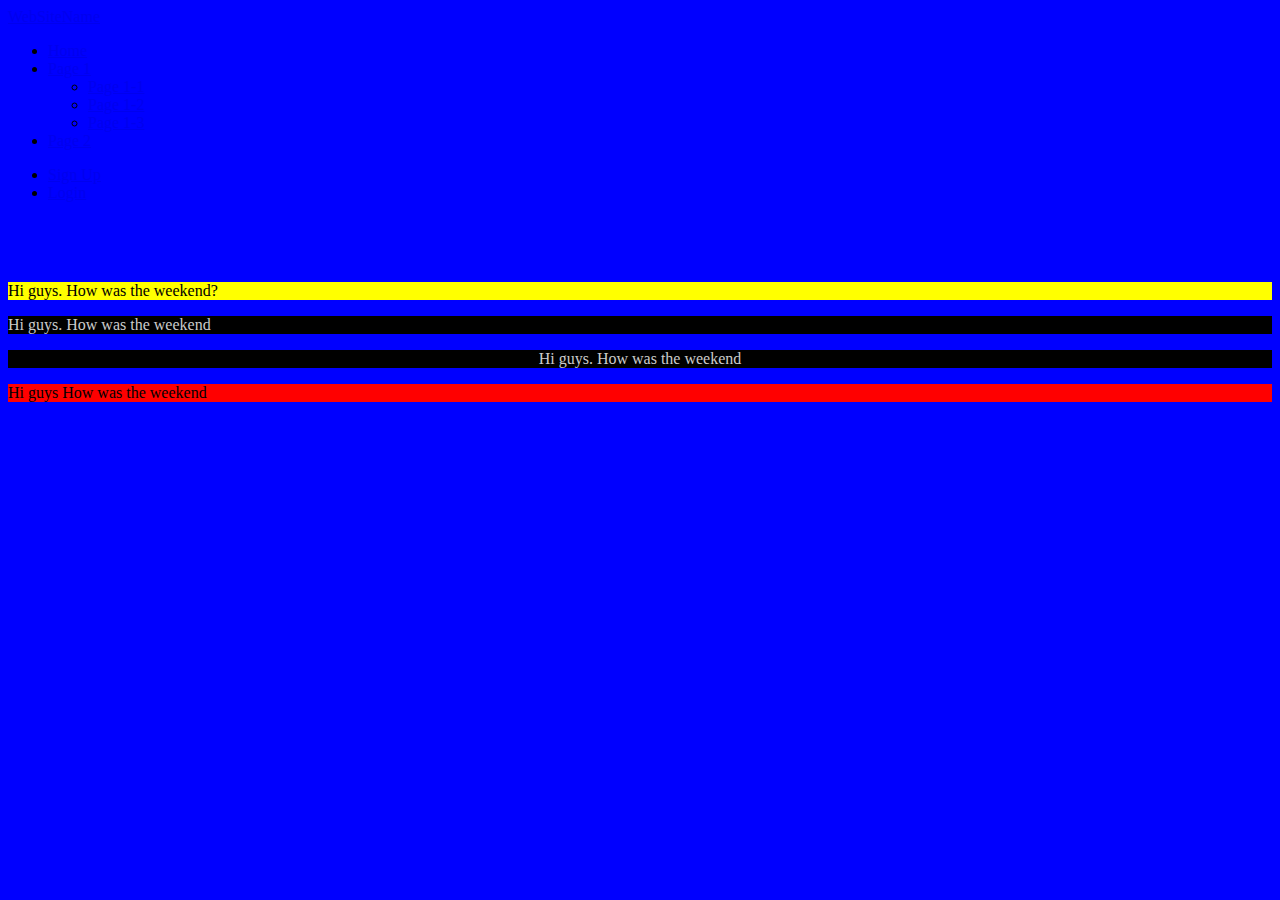
==== index.html @ a2c51031 "attempting push" ====
<!DOCTYPE html>
<html lang="en">
  <head>
    
    
    <meta charset="UTF-8" />
    <meta http-equiv="X-UA-Compatible" content="IE=edge" />
    <meta name="viewport" content="width=device-width, initial-scale=1.0" />
    <title>Document</title>
    <style>
        body{background-color: blue;}
      p {
        background-color: yellow;
      }
      .intro {
        color:blue;
        background-color: #e6e6e6;
      }
      #p2 {
        background-color: red;
        
      }
      .middle{text-align: center;}
      .dark{background-color:black;
    color:#cccccc;}
    .b1{background-color: ;}
    </style>
      
  </head>
  <body></body>
  <nav class="navbar navbar-inverse">
    <div class="container-fluid">
      <div class="navbar-header">
        <a class="navbar-brand" href="#">WebSiteName</a>
      </div>
      <ul class="nav navbar-nav">
        <li class="active"><a href="#">Home</a></li>
        <li class="dropdown"><a class="dropdown-toggle" data-toggle="dropdown" href="#">Page 1 <span class="caret"></span></a>
          <ul class="dropdown-menu">
            <li><a href="#">Page 1-1</a></li>
            <li><a href="#">Page 1-2</a></li>
            <li><a href="#">Page 1-3</a></li>
          </ul>
        </li>
        <li><a href="#">Page 2</a></li>
      </ul>
      <ul class="nav navbar-nav navbar-right">
        <li><a href="#"><span class="glyphicon glyphicon-user"></span> Sign Up</a></li>
        <li><a href="#"><span class="glyphicon glyphicon-log-in"></span> Login</a></li>
      </ul>
    </div>
  </nav>
  <h1 style="color:blue;">TYPES OF SELECTORS</h1>
    <p>Hi guys. How was the weekend?</p>
    <p class="intro dark ">Hi guys. How was the weekend</p>
    <p class="intro middle dark">Hi guys. How was the weekend</p>
    <p id="p2">Hi guys How was the weekend</p>
  </body>
</html>
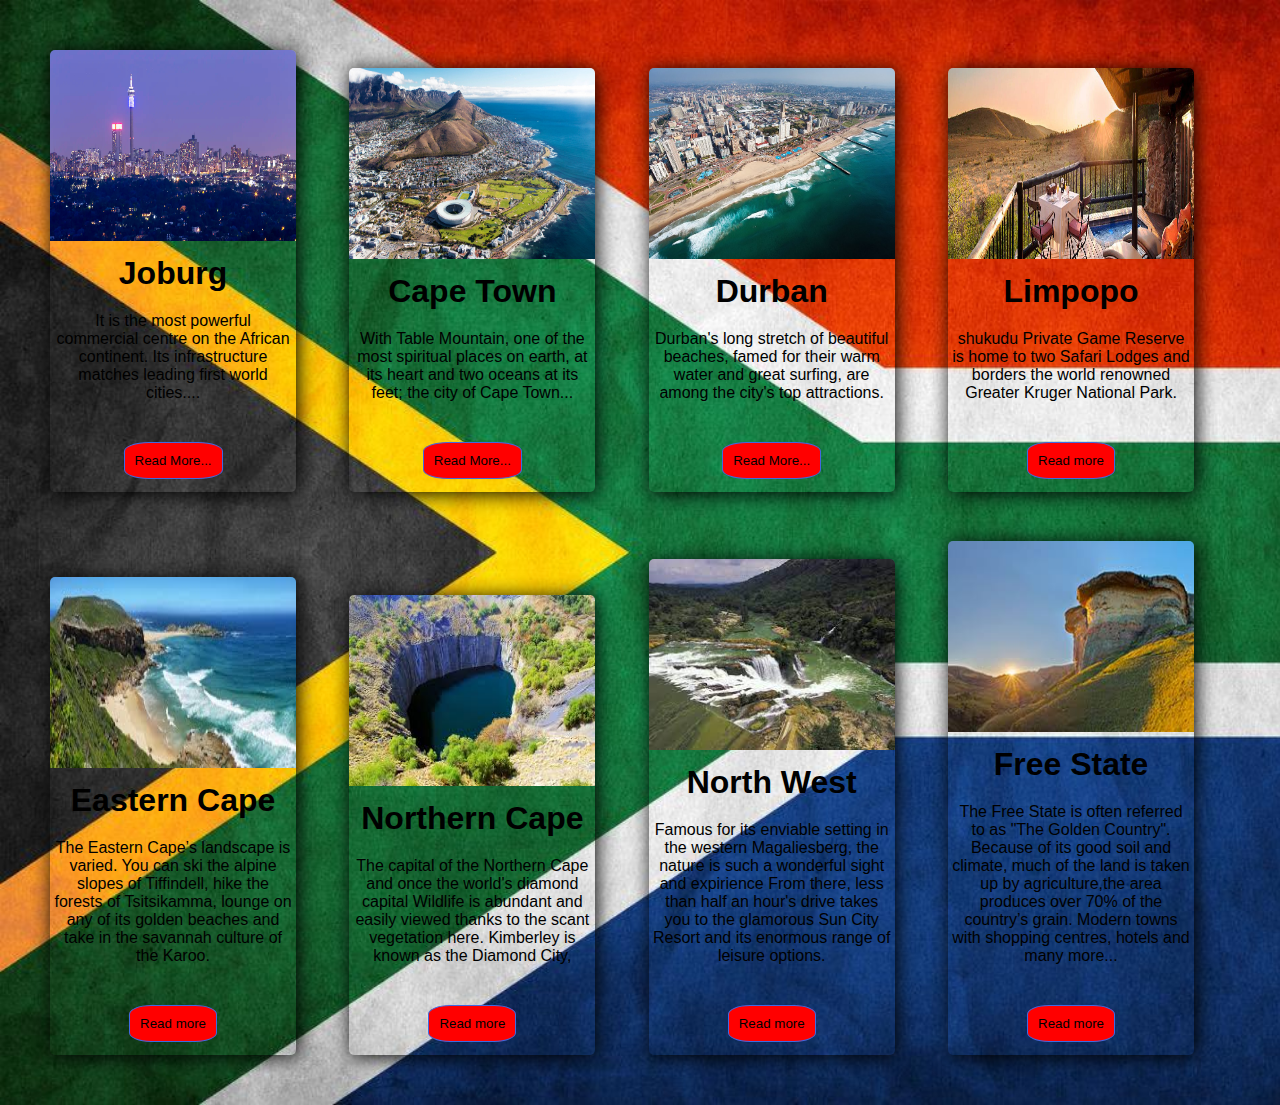
==== commit 3bddbb7f: "first commit" ====
--- a/index.html
+++ b/index.html
@@ -1,59 +1,150 @@
 <!DOCTYPE html>
-<html lang="en">
+<html>
   <head>
-    
-    
-    <meta charset="UTF-8" />
-    <meta http-equiv="X-UA-Compatible" content="IE=edge" />
-    <meta name="viewport" content="width=device-width, initial-scale=1.0" />
-    <title>Document</title>
-    <style>
-        body{background-color: blue;}
-      p {
-        background-color: yellow;
-      }
-      .intro {
-        color:blue;
-        background-color: #e6e6e6;
-      }
-      #p2 {
-        background-color: red;
-        
-      }
-      .middle{text-align: center;}
-      .dark{background-color:black;
-    color:#cccccc;}
-    .b1{background-color: ;}
-    </style>
+    <title>Cards</title>
+    <link rel="stylesheet" href="styles2.css"/>
+  </head>
+
+   <body>
+    <div class="main">
+      <!--cards -->
+
+      <div class="card">
+        <div class="image">
+          <img src="jorbug.jpeg" width="240px" height="191px"/>
+        </div>
+        <div class="title">
+          <h1>Joburg</h1>
+        </div>
+        <div class="des">
+          <p>
+            It is the most powerful commercial centre on the African continent.
+            Its infrastructure matches leading first world cities....</p>
+          <button>Read More...</button>
+        </div>
+      </div>
+      <!--cards -->
+
       
-  </head>
-  <body></body>
-  <nav class="navbar navbar-inverse">
-    <div class="container-fluid">
-      <div class="navbar-header">
-        <a class="navbar-brand" href="#">WebSiteName</a>
+
+      <div class="card">
+        <div class="image">
+          <img src="cape town.jpeg" width="240px" height="191px"/>
+        </div>
+        <div class="title">
+          <h1>Cape Town</h1>
+        </div>
+        <div class="des">
+          <p>With Table Mountain, one of the most spiritual places on earth, 
+            at its heart and two oceans at its feet; the city of Cape Town...
+
+
+            </p>
+          <button>Read More...</button>
+        </div>
       </div>
-      <ul class="nav navbar-nav">
-        <li class="active"><a href="#">Home</a></li>
-        <li class="dropdown"><a class="dropdown-toggle" data-toggle="dropdown" href="#">Page 1 <span class="caret"></span></a>
-          <ul class="dropdown-menu">
-            <li><a href="#">Page 1-1</a></li>
-            <li><a href="#">Page 1-2</a></li>
-            <li><a href="#">Page 1-3</a></li>
-          </ul>
-        </li>
-        <li><a href="#">Page 2</a></li>
-      </ul>
-      <ul class="nav navbar-nav navbar-right">
-        <li><a href="#"><span class="glyphicon glyphicon-user"></span> Sign Up</a></li>
-        <li><a href="#"><span class="glyphicon glyphicon-log-in"></span> Login</a></li>
-      </ul>
-    </div>
-  </nav>
-  <h1 style="color:blue;">TYPES OF SELECTORS</h1>
-    <p>Hi guys. How was the weekend?</p>
-    <p class="intro dark ">Hi guys. How was the weekend</p>
-    <p class="intro middle dark">Hi guys. How was the weekend</p>
-    <p id="p2">Hi guys How was the weekend</p>
+      <!--cards -->
+
+      <div class="card">
+        <div class="image">
+          <img src="durban.jpeg" width="240px" height="191px"/>
+        </div>
+        <div class="title">
+          <h1>Durban</h1>
+        </div>
+        <div class="des">
+          <p> Durban's long stretch of beautiful beaches, famed for their warm 
+            water and great surfing, are among the city's top attractions. </p>
+          <button>Read More...</button>
+        </div>
+      </div>
+     <!--cards-->
+       <div class="card">
+        <div class="image">
+        <img src="limpopo.jpg" width="240px" height="191px"/>
+        </div>
+        <div class="title">
+          <h1>Limpopo</h1> 
+        </div>
+        <div class="des">
+          <p>shukudu Private Game Reserve is home to two Safari Lodges and borders the world renowned Greater Kruger National Park. 
+            </p>
+          <button>Read more</button>
+        </div>
+      </div>
+      <!--cards -->
+
+<!--cards-->
+<div class="card">
+  <div class="image">
+  <img src="eastern cape.jpeg"width="240px" height="191px"/>
+  </div>
+  <div class="title">
+    <h1>Eastern Cape</h1> 
+  </div>
+  <div class="des">
+    <p>  The Eastern Cape’s landscape is varied.
+      You can ski the alpine slopes of Tiffindell, hike the forests of Tsitsikamma,
+      lounge on any of its golden beaches and take in the savannah culture of the Karoo. 
+</p> 
+    <button>Read more</button>
+  </div>
+</div>
+<!--cards -->
+
+<!--cards-->
+<div class="card">
+  <div class="image">
+  <img src="northen cape.jpeg" width="240px" height="191px"/>
+  </div>
+  <div class="title">
+    <h1>Northern Cape</h1> 
+  </div>
+  <div class="des">
+    <p>
+      The capital of the Northern Cape and once the world's diamond capital
+      Wildlife is abundant and easily viewed thanks to the scant vegetation here.
+      Kimberley is known as the Diamond City, </p> 
+    <button>Read more</button>
+  </div>
+</div>
+<!--cards -->
+
+
+<!--cards-->
+<div class="card">
+  <div class="image">
+  <img src="north west.jpeg" width="240px" height="191px"/>
+  </div>
+  <div class="title">
+    <h1>North West</h1> 
+  </div>
+  <div class="des">
+    <p> Famous for its enviable setting in the western Magaliesberg, 
+    the nature is such a wonderful sight and expirience
+      From there, less than half an hour's drive takes you to the glamorous Sun City Resort and its enormous range of leisure options. 
+
+      </p> 
+    <button>Read more</button>
+  </div>
+</div>
+<!--cards -->
+
+<!--cards-->
+<div class="card">
+  <div class="image">
+  <img src="free state.jpeg" width="240px" height="191px"/>
+  </div>
+  <div class="title">
+    <h1>Free State</h1> 
+  </div>
+  <div class="des">
+    <p>​The Free State is often referred to as "The Golden Country". 
+    Because of its good soil and climate, much of the land is taken up by agriculture,the area produces over 70% of the country’s grain.
+      Modern towns with shopping centres, hotels and  many more...</p> 
+    <button>Read more</button>
+  </div>
+</div>
+<!--cards -->
   </body>
 </html>
--- a/styles2.css
+++ b/styles2.css
@@ -0,0 +1,77 @@
+
+* {
+  margin: 0px;
+  padding: 0px;
+}
+body {
+  font-family: arial;
+  background-image: url("flag.jpg");
+  background-size: cover;
+  background-repeat: no-repeat;
+}
+.main {
+  margin: 2%;
+}
+
+.card {
+  width: 20%;
+  display: inline-block;
+  box-shadow: 2px 2px 20px black;
+  border-radius: 5px;
+  margin: 2%;
+  grid-template-columns: 30% 30% 30% 30% 30%;
+}
+
+.image img {
+  width: 100%;
+  border-top-right-radius: 5px;
+  border-top-left-radius: 5px;
+}
+
+.title {
+  text-align: center;
+  padding: 10px;
+}
+
+h1:hover {
+  font-size: 20px;
+  color: #000;
+}
+
+.des {
+  padding: 3px;
+  text-align: center;
+
+  padding-top: 10px;
+  border-bottom-right-radius: 5px;
+  border-bottom-left-radius: 5px;
+}
+button {
+  margin-top: 40px;
+  margin-bottom: 10px;
+  background-color: white;
+  border: 1px solid black;
+  border-radius: 5px;
+  padding: 10px;
+}
+button:hover {
+  background-color: black;
+  color: white;
+  transition: 0.5s;
+  cursor: pointer;
+}
+button{
+  background-color:red;
+  border-color: royalblue;
+  border-radius: 25%;
+}
+.limpopo {
+  width: 20%;
+  display: inline-block;
+  box-shadow: 2px 2px 20px black;
+  border-radius: 5px;
+  margin: 2%;
+  grid-template-columns: repeat(2, 1fr);
+  
+}
+
